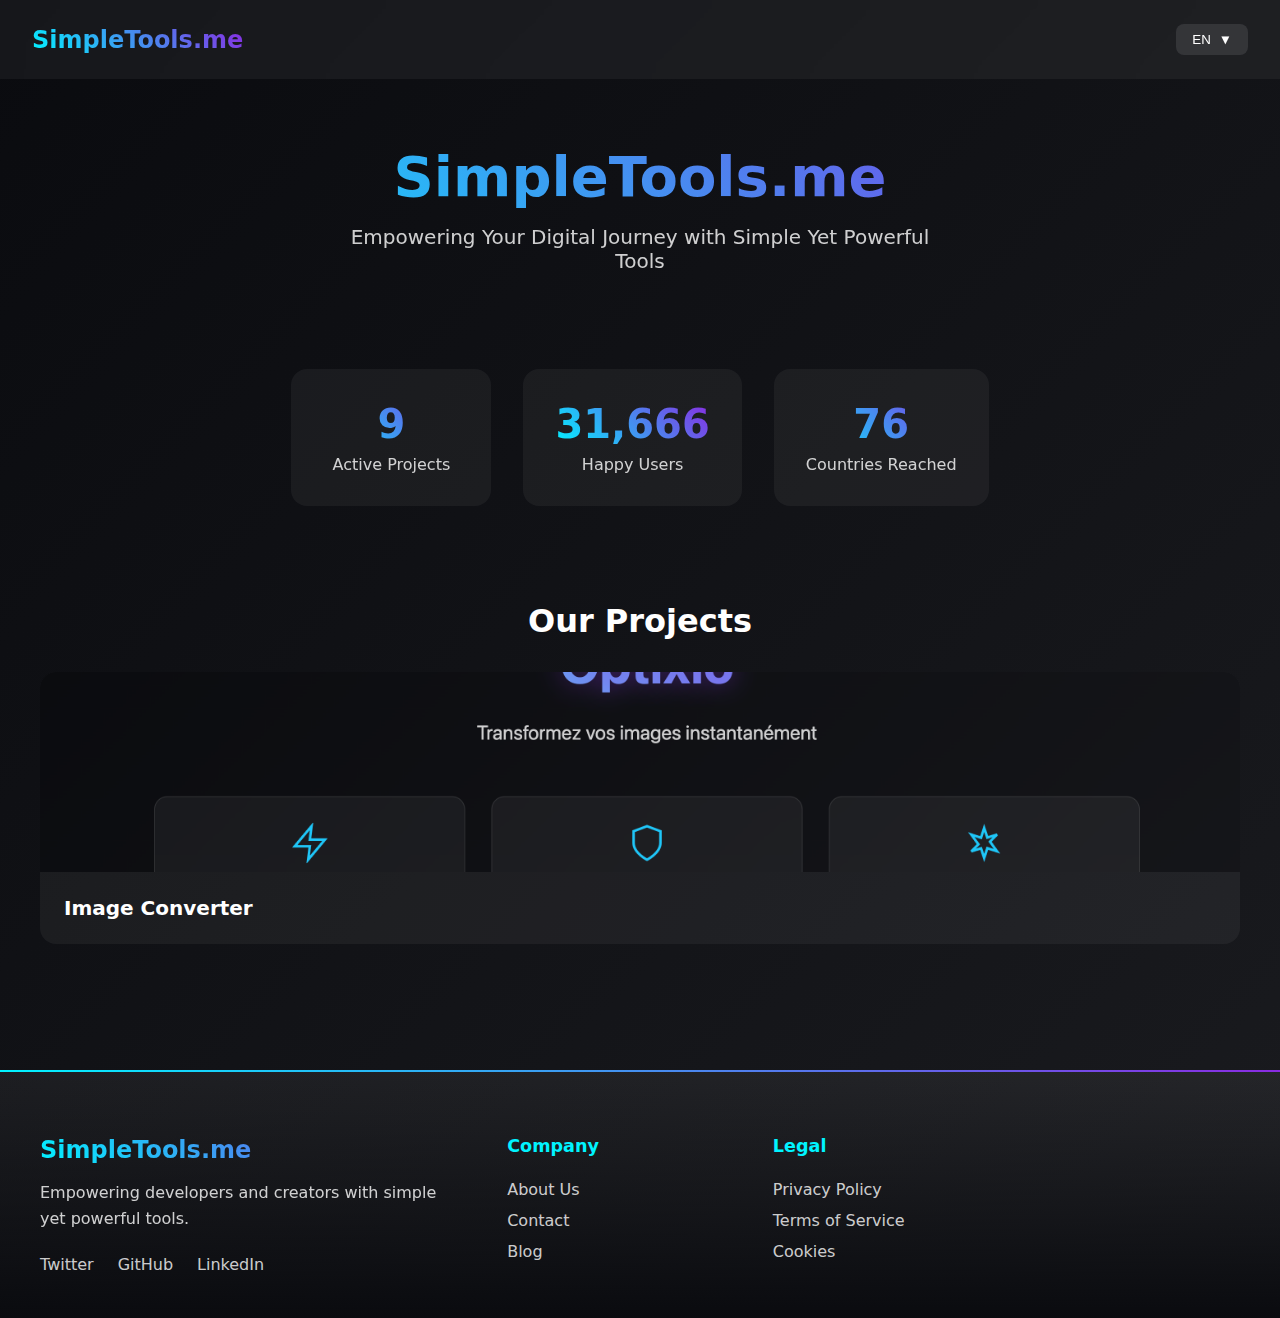
==== index.html @ 4c76a04f "added first project" ====
<!DOCTYPE html>
<html lang="en">
<head>
	<meta charset="UTF-8">
	<meta name="viewport" content="width=device-width, initial-scale=1.0">
	<meta name="description" content="SimpleTools.me - Simple yet powerful tools for your digital journey.">
	<meta name="keywords" content="Simple Tools, Image Converter, Online Tools, File Converters, Free Tools">
	<meta name="author" content="SimpleTools.me">
	<meta property="og:title" content="SimpleTools.me - Powerful Tools">
	<meta property="og:description" content="Empowering Your Digital Journey with simple tools.">
	<meta property="og:image" content="/convertImage/og-image.jpg">
	<meta property="og:url" content="https://simpletools.me">
	<meta name="theme-color" content="#ffffff">
	<title>SimpleTools.me</title>
	<link rel="apple-touch-icon" sizes="180x180" href="/s/apple-touch-icon.png">
	<link rel="icon" type="image/png" sizes="32x32" href="/s/favicon.ico">
	<link rel="stylesheet" href="styles.css">
</head>

<body>
    <nav class="navbar">
        <div class="logo">SimpleTools.me</div>
        <div class="language-selector">
            <button class="lang-btn">
                <span class="current-lang">EN</span>
                <span class="arrow">▼</span>
            </button>
            <div class="language-options">
                <div class="lang-option" data-lang="en">English</div>
                <div class="lang-option" data-lang="de">Deutsch</div>
                <div class="lang-option" data-lang="fr">Français</div>
                <div class="lang-option" data-lang="es">Español</div>
                <div class="lang-option" data-lang="ja">日本語</div>
            </div>
        </div>
    </nav>

    <main>
        <section class="hero">
            <h1 class="title" data-translate="title">SimpleTools.me</h1>
            <p class="subtitle" data-translate="subtitle">Empowering Your Digital Journey with Simple Yet Powerful Tools</p>
        </section>

        <section class="stats">
            <div class="stat-box">
                <div class="stat-number" data-target="15">0</div>
                <div class="stat-label" data-translate="stats.projects">Active Projects</div>
            </div>
            <div class="stat-box">
                <div class="stat-number" data-target="50000">0</div>
                <div class="stat-label" data-translate="stats.users">Happy Users</div>
            </div>
            <div class="stat-box">
                <div class="stat-number" data-target="120">0</div>
                <div class="stat-label" data-translate="stats.countries">Countries Reached</div>
            </div>
        </section>

        <section class="projects">
            <h2 class="section-title" data-translate="projectsTitle">Our Projects</h2>
            <div class="projects-grid">
                <a href="/convertImage/index.html" class="project-card">
                    <div class="project-image-container">
                        <img src="/s/image.png" alt="Image Converter">
                    </div>
                    <div class="project-info">
                        <h3>Image Converter</h3>
                        <span class="view-project">View Project →</span>
                    </div>
                </a>
        </section>
    </main>

    <footer>
        <div class="footer-content">
            <div class="footer-section">
                <h3>SimpleTools.me</h3>
                <p>Empowering developers and creators with simple yet powerful tools.</p>
                <div class="social-links">
                    <a href="#" class="footer-link">Twitter</a>
                    <a href="#" class="footer-link">GitHub</a>
                    <a href="#" class="footer-link">LinkedIn</a>
                </div>
            </div>
            <div class="footer-section">
                <h4>Company</h4>
                <a href="#" class="footer-link" data-translate="footer.about">About Us</a>
                <a href="#" class="footer-link" data-translate="footer.contact">Contact</a>
                <a href="#" class="footer-link">Blog</a>
            </div>
            <div class="footer-section">
                <h4>Legal</h4>
                <a href="#" class="footer-link" data-translate="footer.privacy">Privacy Policy</a>
                <a href="#" class="footer-link" data-translate="footer.terms">Terms of Service</a>
                <a href="#" class="footer-link">Cookies</a>
            </div>
        </div>
    </footer>

    <script src="translations.js"></script>
    <script src="main.js"></script>
</body>
</html>
---- styles.css ----
:root {
	--primary: #00f3ff;
	--secondary: #8a2be2;
	--bg-dark: #0a0b0f;
	--bg-light: #1a1b1f;
	--glass: rgba(255, 255, 255, 0.05);
	--gradient: linear-gradient(45deg, var(--primary), var(--secondary));
}

* {
	margin: 0;
	padding: 0;
	box-sizing: border-box;
}

body {
	font-family: system-ui, -apple-system, sans-serif;
	background: linear-gradient(135deg, var(--bg-dark), var(--bg-light));
	color: #fff;
	min-height: 100vh;
}

.navbar {
	display: flex;
	justify-content: space-between;
	align-items: center;
	padding: 1.5rem 2rem;
	background: rgba(255, 255, 255, 0.05);
	backdrop-filter: blur(10px);
	position: fixed;
	width: 100%;
	top: 0;
	z-index: 1000;
}

.logo {
	font-size: 1.5rem;
	font-weight: bold;
	background: var(--gradient);
	-webkit-background-clip: text;
	background-clip: text;
	color: transparent;
}

.language-selector {
	position: relative;
}

.lang-btn {
	background: rgba(255, 255, 255, 0.1);
	border: none;
	color: white;
	padding: 0.5rem 1rem;
	border-radius: 0.5rem;
	cursor: pointer;
	display: flex;
	align-items: center;
	gap: 0.5rem;
}

.language-options {
	display: none;
	position: absolute;
	top: 100%;
	right: 0;
	background: var(--bg-light);
	border: 1px solid rgba(255, 255, 255, 0.1);
	border-radius: 0.5rem;
	padding: 0.5rem;
	margin-top: 0.5rem;
}

.language-selector:hover .language-options {
	display: block;
}

.lang-option {
	padding: 0.5rem 1rem;
	cursor: pointer;
	white-space: nowrap;
	transition: all 0.3s ease;
}

.lang-option:hover {
	background: rgba(255, 255, 255, 0.1);
	border-radius: 0.25rem;
}

main {
	padding-top: 5rem;
}

.hero {
	text-align: center;
	padding: 4rem 2rem;
}

.title {
	font-size: 3.5rem;
	margin-bottom: 1rem;
	background: var(--gradient);
	-webkit-background-clip: text;
	background-clip: text;
	color: transparent;
	animation: gradientFlow 8s linear infinite;
}

.subtitle {
	font-size: 1.25rem;
	max-width: 600px;
	margin: 0 auto;
	opacity: 0.8;
}

.stats {
	display: flex;
	justify-content: center;
	gap: 2rem;
	padding: 2rem;
	flex-wrap: wrap;
}

.stat-box {
	background: var(--glass);
	padding: 2rem;
	border-radius: 1rem;
	text-align: center;
	min-width: 200px;
	transition: transform 0.3s ease;
}

.stat-box:hover {
	transform: translateY(-5px);
}

.stat-number {
	font-size: 2.5rem;
	font-weight: bold;
	margin-bottom: 0.5rem;
	background: var(--gradient);
	-webkit-background-clip: text;
	background-clip: text;
	color: transparent;
}

.stat-label {
	opacity: 0.8;
}

.projects {
	padding: 4rem 2rem;
}

.section-title {
	text-align: center;
	margin-bottom: 2rem;
	font-size: 2rem;
}

.projects-grid {
	display: grid;
	grid-template-columns: repeat(auto-fit, minmax(300px, 1fr));
	gap: 2rem;
	max-width: 1200px;
	margin: 0 auto;
}

.project-card {
	background: var(--glass);
	border-radius: 1rem;
	overflow: hidden;
	text-decoration: none;
	color: white;
	transition: transform 0.3s ease;
}

.project-card:hover {
	transform: translateY(-5px);
}

.project-image-container {
	position: relative;
	overflow: hidden;
	height: 200px;
}

.project-card img {
	width: 100%;
	height: 100%;
	object-fit: cover;
	transition: transform 0.5s ease;
}

.project-card:hover img {
	transform: scale(1.1);
}

.project-info {
	padding: 1.5rem;
	display: flex;
	justify-content: space-between;
	align-items: center;
}

.project-info h3 {
	margin: 0;
	font-size: 1.25rem;
}

.view-project {
	color: var(--primary);
	opacity: 0;
	transform: translateX(-20px);
	transition: all 0.3s ease;
}

.project-card:hover .view-project {
	opacity: 1;
	transform: translateX(0);
}

footer {
	background: linear-gradient(to top, var(--bg-dark), var(--glass));
	padding: 4rem 2rem 2rem;
	margin-top: 4rem;
	position: relative;
}

footer::before {
	content: '';
	position: absolute;
	top: -2px;
	left: 0;
	right: 0;
	height: 2px;
	background: var(--gradient);
}

.footer-content {
	max-width: 1200px;
	margin: 0 auto;
	display: grid;
	grid-template-columns: 2fr 1fr 1fr 1fr;
	gap: 4rem;
}

.footer-section h3 {
	font-size: 1.5rem;
	margin-bottom: 1rem;
	background: var(--gradient);
	-webkit-background-clip: text;
	background-clip: text;
	color: transparent;
}

.footer-section h4 {
	color: var(--primary);
	margin-bottom: 1.5rem;
	font-size: 1.1rem;
}

.footer-section p {
	opacity: 0.8;
	line-height: 1.6;
	margin-bottom: 1.5rem;
}

.footer-link {
	display: block;
	color: rgba(255, 255, 255, 0.8);
	text-decoration: none;
	margin-bottom: 0.75rem;
	transition: all 0.3s ease;
	position: relative;
	padding-left: 0;
}

.footer-link:hover {
	color: var(--primary);
	padding-left: 0.5rem;
}

.social-links {
	display: flex;
	gap: 1.5rem;
}

.social-links .footer-link {
	padding-left: 0;
}

.social-links .footer-link:hover {
	padding-left: 0;
	transform: translateY(-3px);
}

@keyframes gradientFlow {
	0% {
			background-position: 0% 50%;
	}
	50% {
			background-position: 100% 50%;
	}
	100% {
			background-position: 0% 50%;
	}
}

@media (max-width: 1024px) {
	.footer-content {
			grid-template-columns: repeat(2, 1fr);
	}
}

@media (max-width: 768px) {
	.stats {
			flex-direction: column;
			align-items: center;
	}
	
	.footer-content {
			grid-template-columns: 1fr;
			text-align: center;
			gap: 2rem;
	}
	
	.social-links {
			justify-content: center;
	}
	
	.footer-link:hover {
			padding-left: 0;
			transform: translateY(-2px);
	}
}
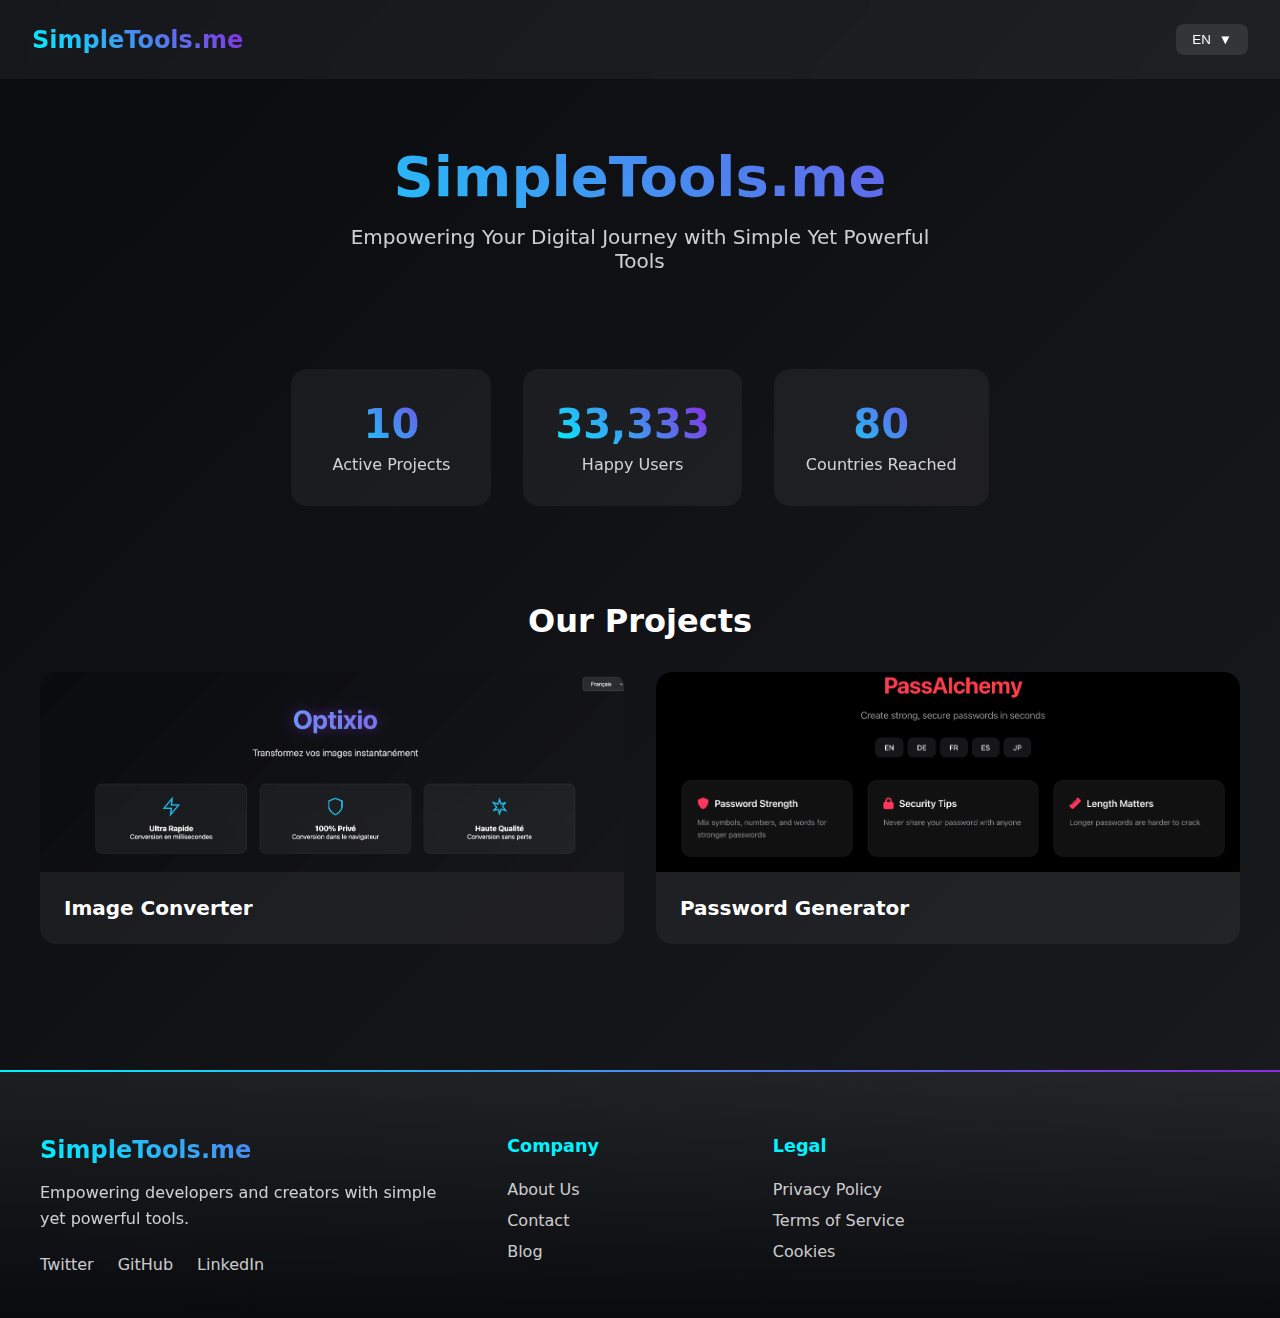
==== commit e1d839f7: "Add files via upload" ====
--- a/index.html
+++ b/index.html
@@ -61,10 +61,20 @@
             <div class="projects-grid">
                 <a href="/convertImage/index.html" class="project-card">
                     <div class="project-image-container">
-                        <img src="/s/image.png" alt="Image Converter">
+                        <img src="/s/Optixio.png" alt="Image Converter">
                     </div>
                     <div class="project-info">
                         <h3>Image Converter</h3>
+                        <span class="view-project">View Project →</span>
+                    </div>
+                </a>
+
+                <a href="/passwordGenerator/index.html" class="project-card">
+                    <div class="project-image-container">
+                        <img src="/s/PassAlchemy.png" alt="Password Generator">
+                    </div>
+                    <div class="project-info">
+                        <h3>Password Generator</h3>
                         <span class="view-project">View Project →</span>
                     </div>
                 </a>
